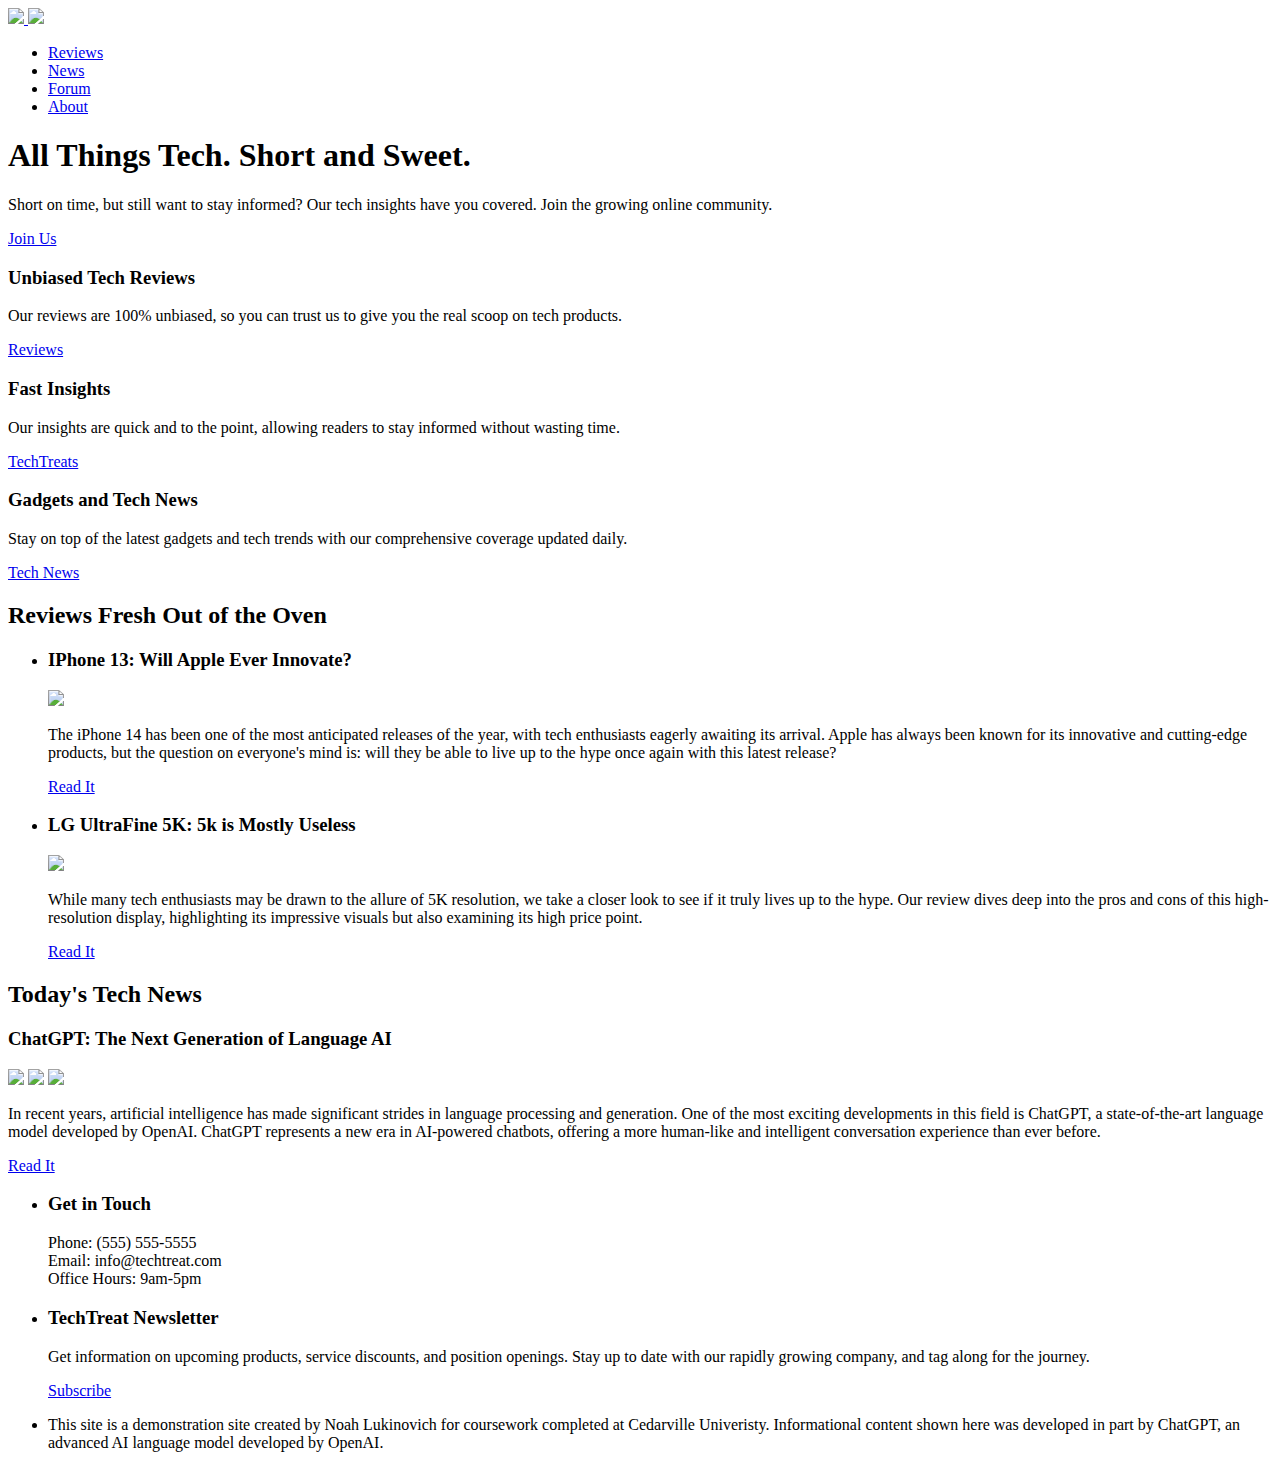
==== index.html @ accefb4c "Create index.html" ====
<!DOCTYPE html>
<html>
  <head>
    <meta name="viewport" content="width=device-width, initial-scale=1.0" />
  </head>
  <link href="styles.css" rel="stylesheet" type="text/css" />
  <body>
    <header>
      <nav class="nav">
        <a class="logo" href="index.html">
          <img class="logo__img" src="imgs/logo.png"/>
        </a>
        <img class="nav__mobile" src="imgs/nav-mobile.png" />
        <ul class="nav__list">
          <li><a class="nav__item" href="i13-review.html">Reviews</a></li>
          <li><a class="nav__item" href="tech-news.html">News</a></li>
          <li><a class="nav__item" href="#">Forum</a></li>
          <li><a class="nav__item" href="#">About</a></li>
        </ul>
        
      </nav>
      <section class="hero-home">
        <div class="hero-home__inner">
          <h1 class="hero-home__title">All Things Tech. Short and Sweet.</h1>
          <div class="hero-home__CTA"><p class="hero-home__subtitle">
            Short on time, but still want to stay informed? Our tech insights have you covered.  Join the growing online community.
          </p>
          <a class="hero-home__button button-a" href="#">Join Us</a>
        </div>
      </div>
      </section>
    </header>
    <main>
      <section class="techtreat-features">

          <div class="techtreat-features__copy">
            <div class="techtreat-features__feature" >
              <h3>Unbiased Tech Reviews</h3>
            <p>Our reviews are 100% unbiased, so you can trust us to give you the real scoop on tech products.</p>
            <a class="techtreat-features__btn button-a" href="i13-review.html">Reviews</a>
          </div>
          <div class="techtreat-features__feature" >
              <h3>Fast Insights</h3>
            <p>Our insights are quick and to the point, allowing readers to stay informed without wasting time.</p>
            <a class="techtreat-features__btn button-a" href="#">TechTreats</a>
          </div>
          <div class="techtreat-features__feature" >
              <h3>Gadgets and Tech News</h3>
            <p>Stay on top of the latest gadgets and tech trends with our comprehensive coverage updated daily.</p>
            <a class="techtreat-features__btn button-a" href="tech-news.html">Tech News</a>
          </div>
        </div>

      </section>
      <section class="recent-reviews">
        <h2>Reviews Fresh Out of the Oven</h2>
        <ul class="recent-reviews__review-list">
          <li class="recent-reviews__review">
            <h3>IPhone 13: Will Apple Ever Innovate?</h3>
            <div class="recent-reviews__inner"> 
              <img class="recent-reviews__img img" src="imgs/home-iphone-review.png" />
            <p>The iPhone 14 has been one of the most anticipated releases of the year, with tech enthusiasts eagerly awaiting its arrival. Apple has always been known for its innovative and cutting-edge products, but the question on everyone's mind is: will they be able to live up to the hype once again with this latest release?
            </p>
          </div>
            <a class="recent-reviews__btn button-a" href="i13-review.html">Read It</a>
          </li>

          <li class="recent-reviews__review">
            <h3>LG UltraFine 5K: 5k is Mostly  Useless</h3>
            <div class="recent-reviews__inner"> 
              <img class="recent-reviews__img img" src="imgs/home-lg-monitor.png" />
            <p>While many tech enthusiasts may be drawn to the allure of 5K resolution, we take a closer look to see if it truly lives up to the hype. Our review dives deep into the pros and cons of this high-resolution display, highlighting its impressive visuals but also examining its high price point. 
            </p>
          </div>
            <a class="recent-reviews__btn button-a" href="#">Read It</a>
          </li>
        
        </ul>
      </section>
      <section class="tech-news">
        <h2>Today's Tech News</h2>
        <h3>ChatGPT: The Next Generation of Language AI</h3>
        <img class="tech-news__img-desktop img-desktop img" src="imgs/home-technews-desktop.png" />
        <img class="tech-news__img-tablet img-tablet img" src="imgs/home-technews-tablet.png" />
        <img class="tech-news__img-mobile img-mobile img" src="imgs/home-technews-mobile.png" />
        <p>
            In recent years, artificial intelligence has made significant strides in language processing and generation. One of the most exciting developments in this field is ChatGPT, a state-of-the-art language model developed by OpenAI. ChatGPT represents a new era in AI-powered chatbots, offering a more human-like and intelligent conversation experience than ever before.
        </p>
        <a class="recent-reviews__btn button-a" href="tech-news.html">Read It</a>
      </section>
    </main>
    <footer class="footer">
      <ul class="footer__content">
        <li class="footer__item-info">
          <h3 class="footer__item-title">Get in Touch</h3>
          <p class="footer__item-copy">
            Phone: (555) 555-5555<br />Email: info@techtreat.com<br />Office
            Hours: 9am-5pm
          </p>
        </li>
        <li class="footer__item-newsletter">
          <h3 class="footer__item-title">TechTreat Newsletter</h3>
          <p class="footer__item-copy">
            Get information on upcoming products, service discounts, and
            position openings. Stay up to date with our rapidly growing company,
            and tag along for the journey.
          </p>
          <a class="footer__button button-a" href="#">Subscribe</a>
        </li>
        <li class="footer__item">
          <p class="footer-item__disclaimer footer__item-copy footer__item-description">
            This site is a demonstration site created by Noah Lukinovich for
            coursework completed at Cedarville Univeristy. Informational content
            shown here was developed in part by ChatGPT, an advanced AI language
            model developed by OpenAI.
          </p>
        </li>
      </ul>
    </footer>
  </body>
</html>
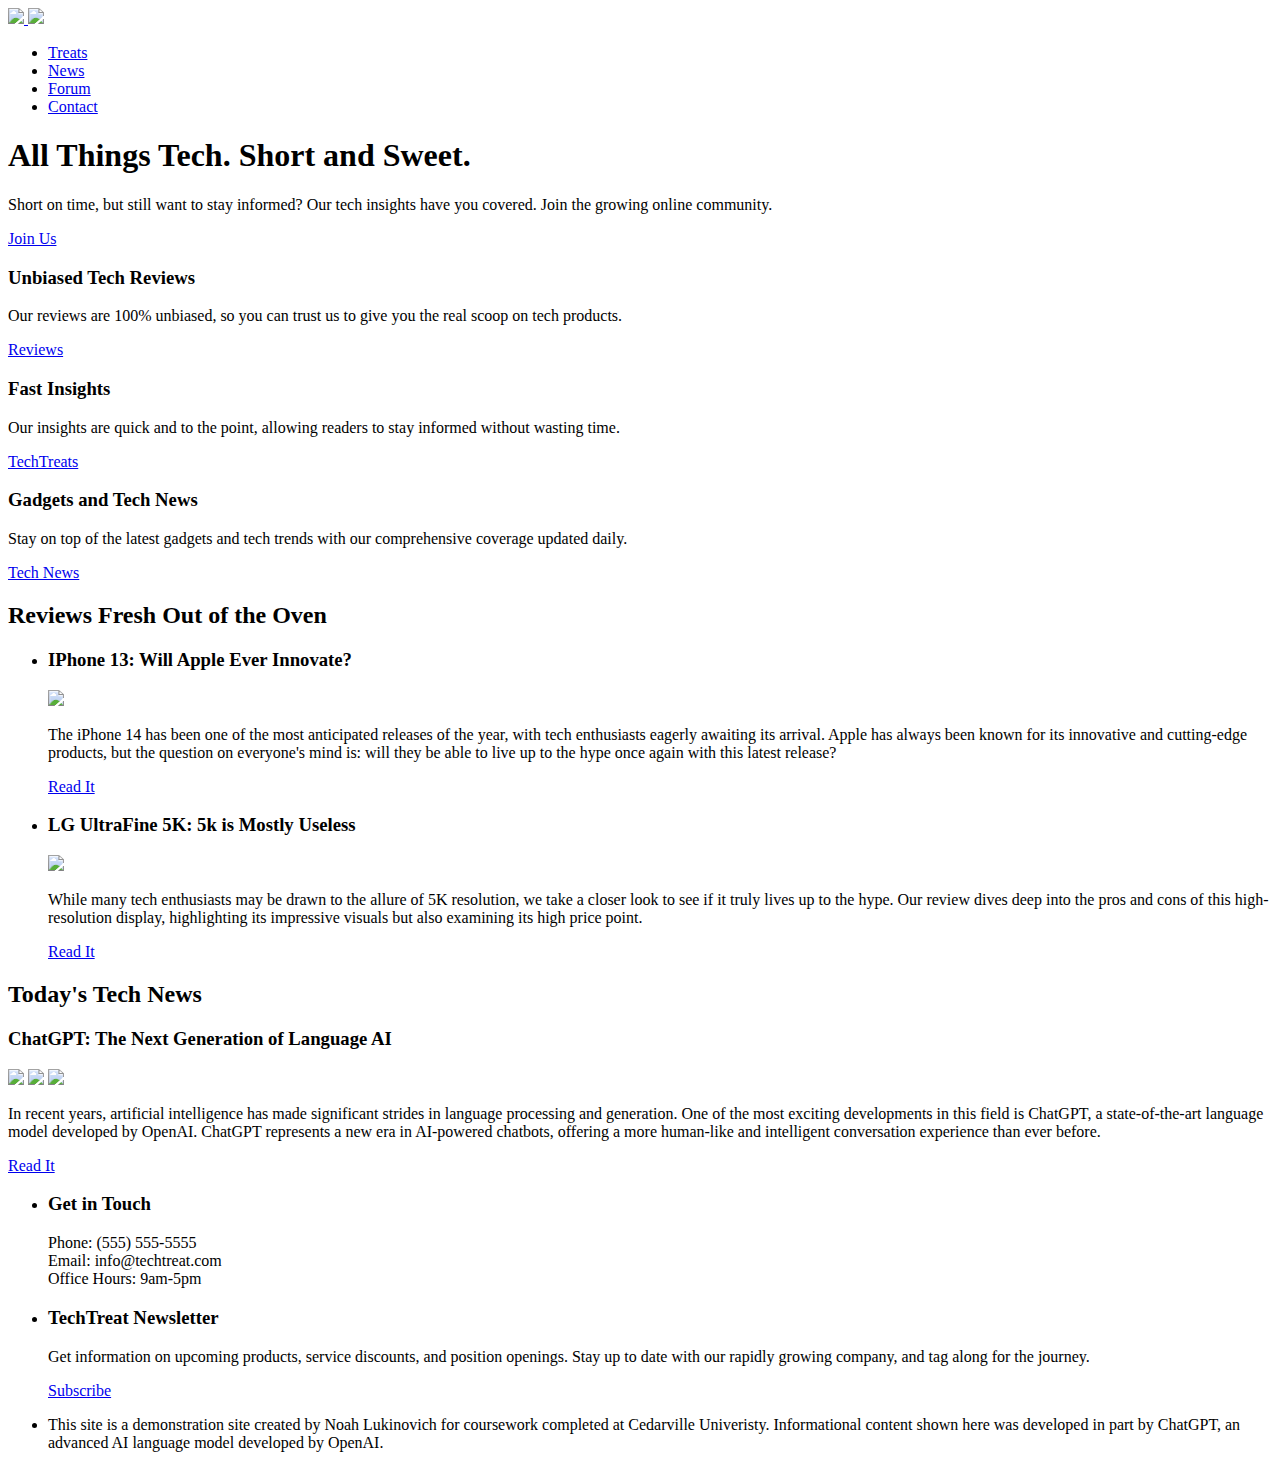
==== commit 681fca74: "Update index.html" ====
--- a/index.html
+++ b/index.html
@@ -12,10 +12,10 @@
         </a>
         <img class="nav__mobile" src="imgs/nav-mobile.png" />
         <ul class="nav__list">
-          <li><a class="nav__item" href="i13-review.html">Reviews</a></li>
+          <li><a class="nav__item" href="i13-review.html">Treats</a></li>
           <li><a class="nav__item" href="tech-news.html">News</a></li>
           <li><a class="nav__item" href="#">Forum</a></li>
-          <li><a class="nav__item" href="#">About</a></li>
+          <li><a class="nav__item" href="#">Contact</a></li>
         </ul>
         
       </nav>
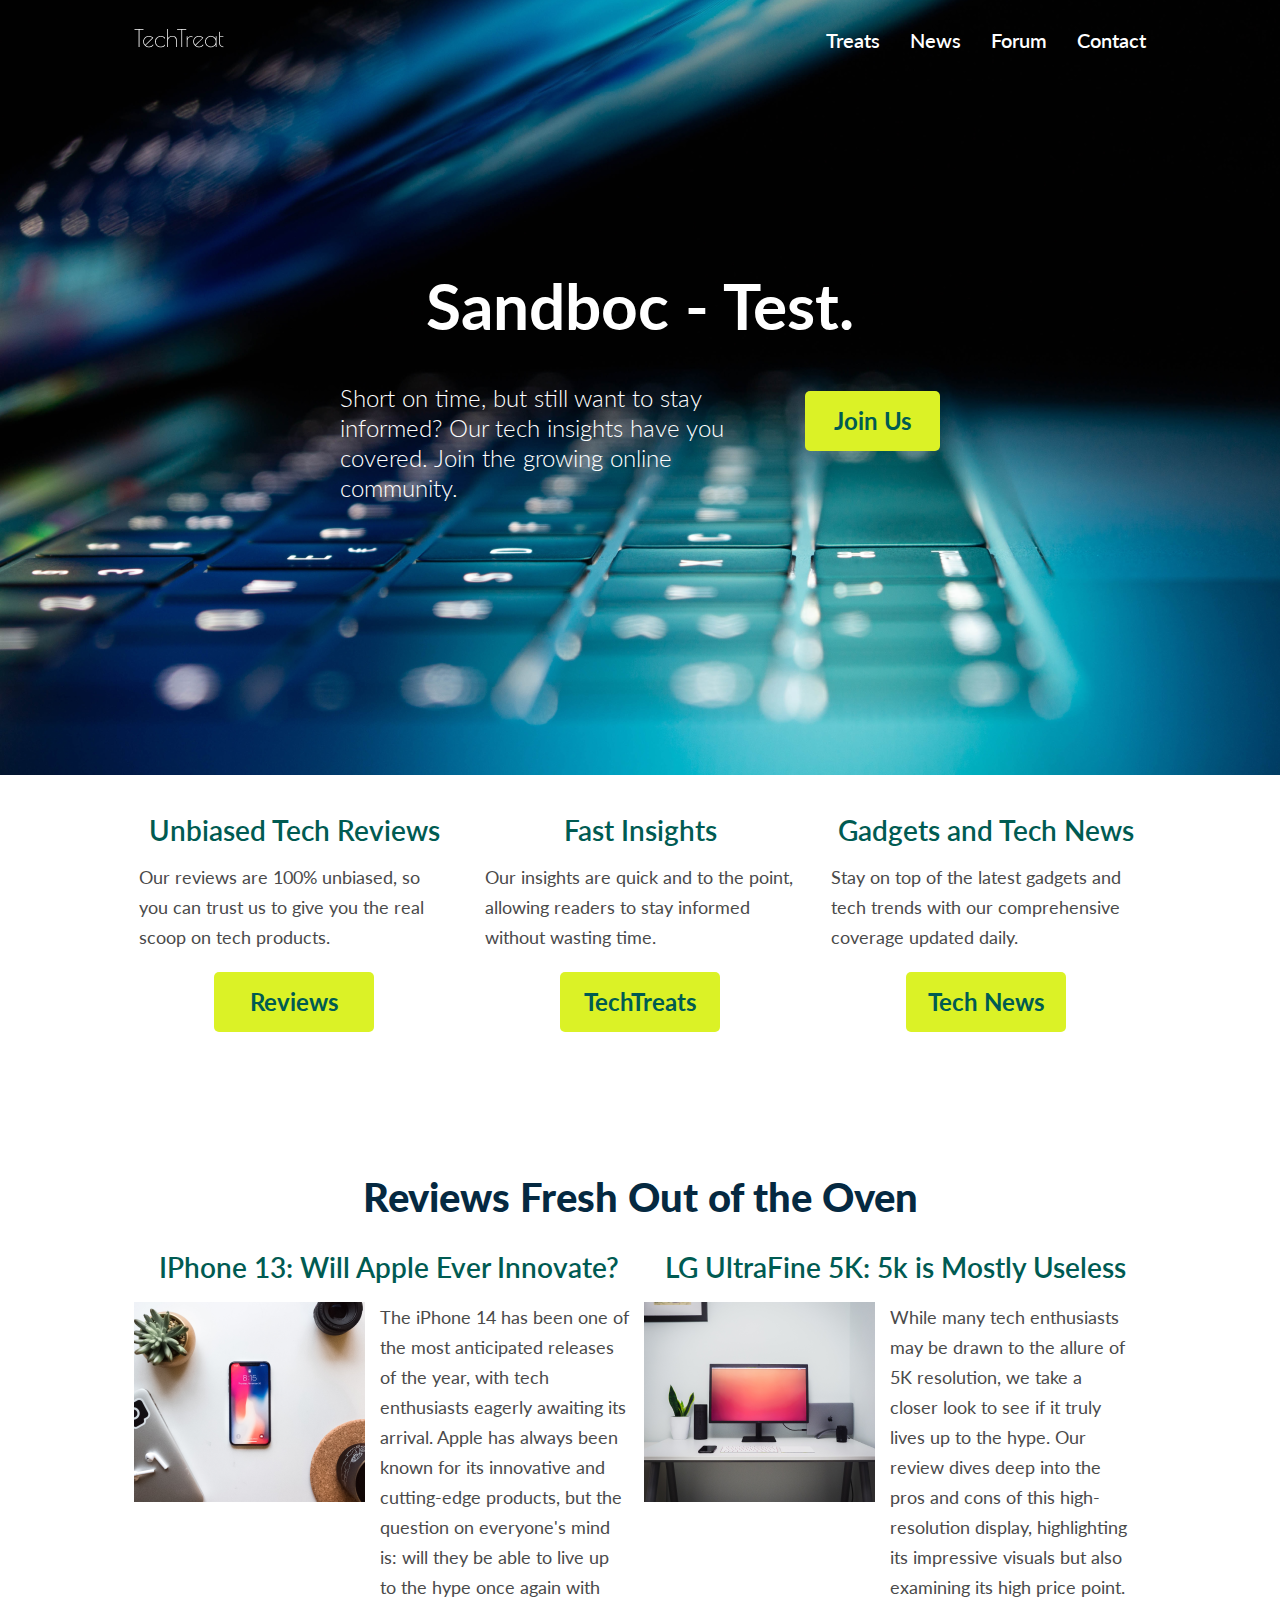
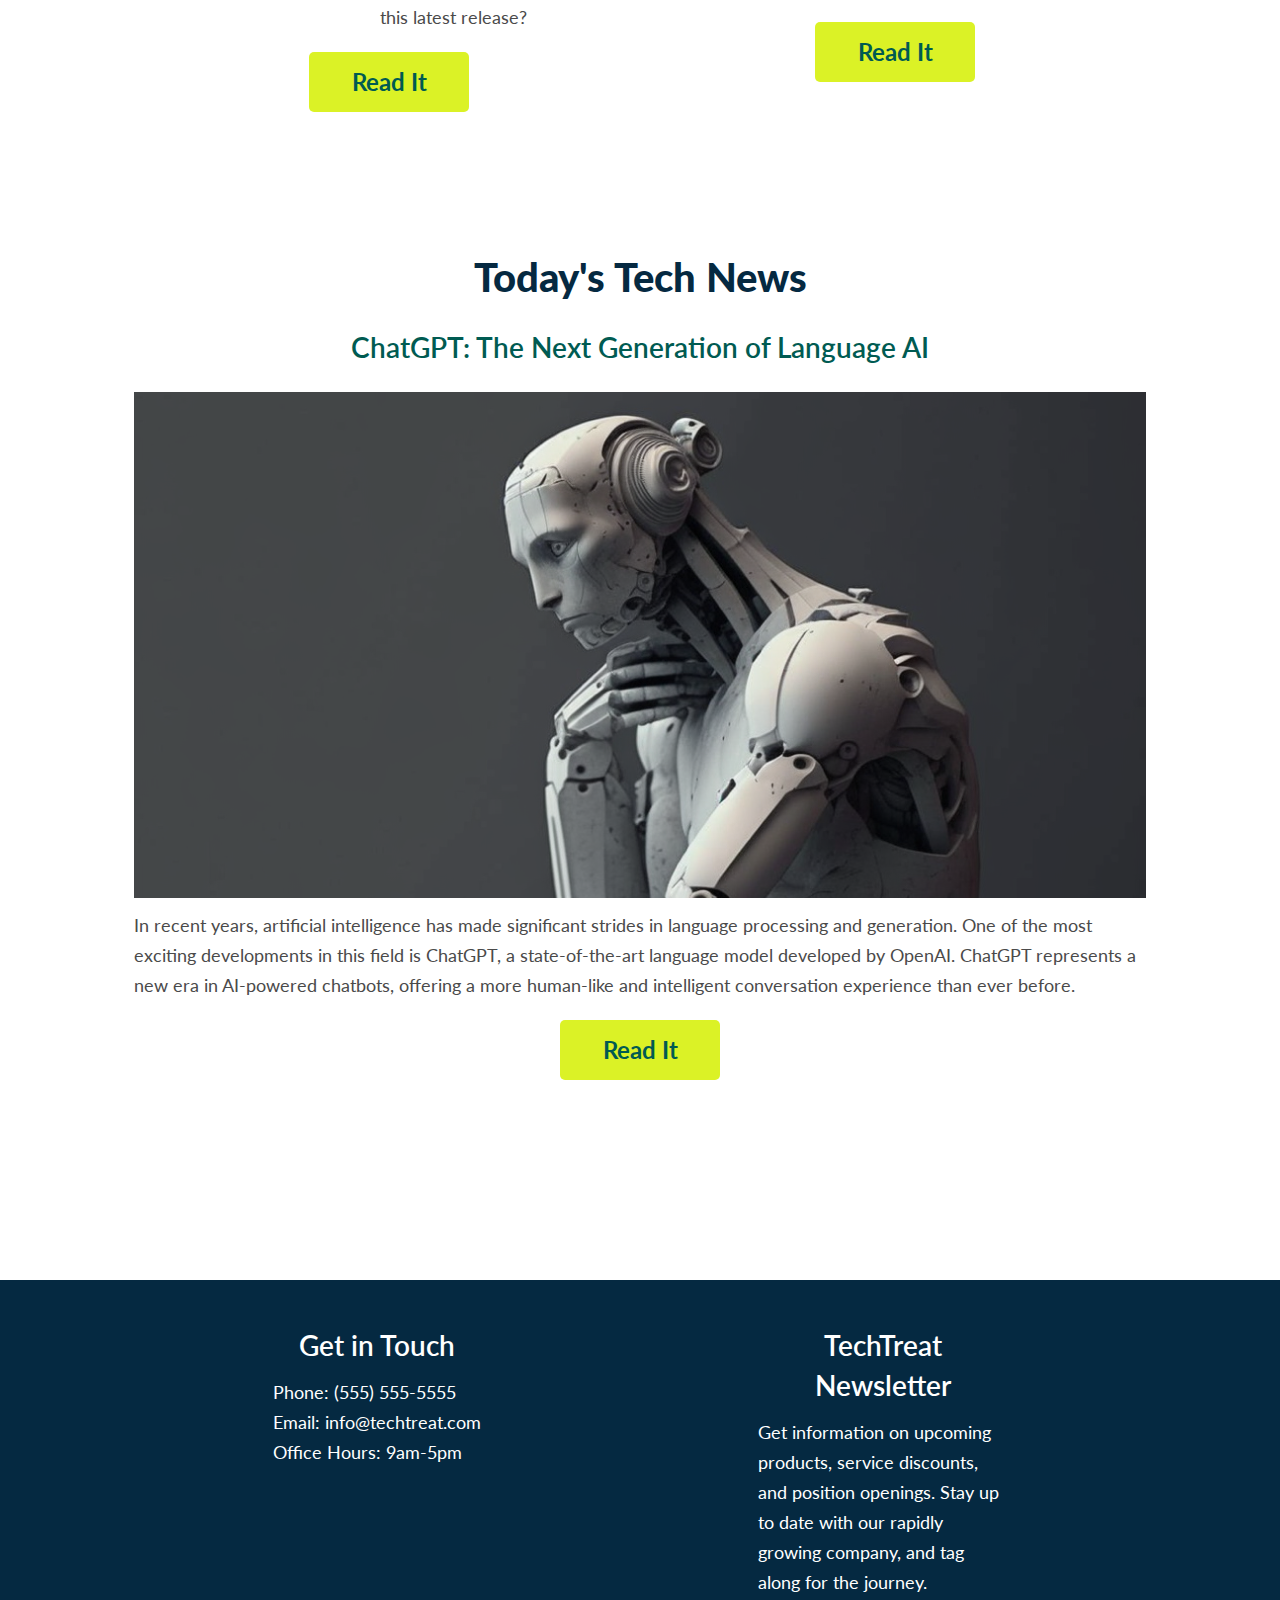
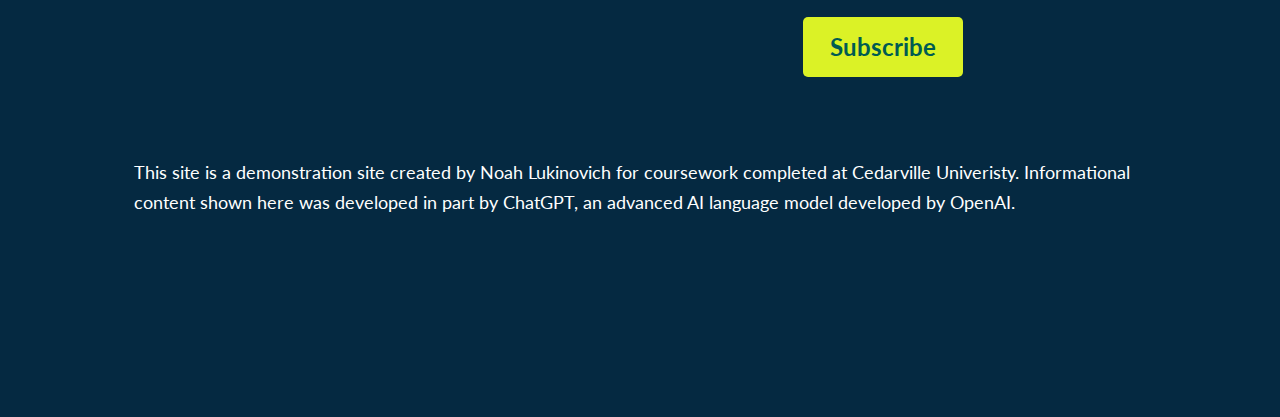
==== commit e9c4b8a2: "Update index.html" ====
--- a/index.html
+++ b/index.html
@@ -21,7 +21,7 @@
       </nav>
       <section class="hero-home">
         <div class="hero-home__inner">
-          <h1 class="hero-home__title">All Things Tech. Short and Sweet.</h1>
+          <h1 class="hero-home__title">Sandboc - Test.</h1>
           <div class="hero-home__CTA"><p class="hero-home__subtitle">
             Short on time, but still want to stay informed? Our tech insights have you covered.  Join the growing online community.
           </p>
--- a/styles.css
+++ b/styles.css
@@ -0,0 +1,11 @@
+@import url("css/type.css");
+@import url("css/base.css");
+@import url("css/blocks.css");
+@import url("css/global.css");
+@import url("css/color.css");
+@import url("css/layout-mobile.css");
+@import url("css/layout-tablet.css");
+@import url("css/layout-desktop.css");
+@import url("css/footer.css");
+@import url("css/navigation.css");
+@import url("css/layouts.css")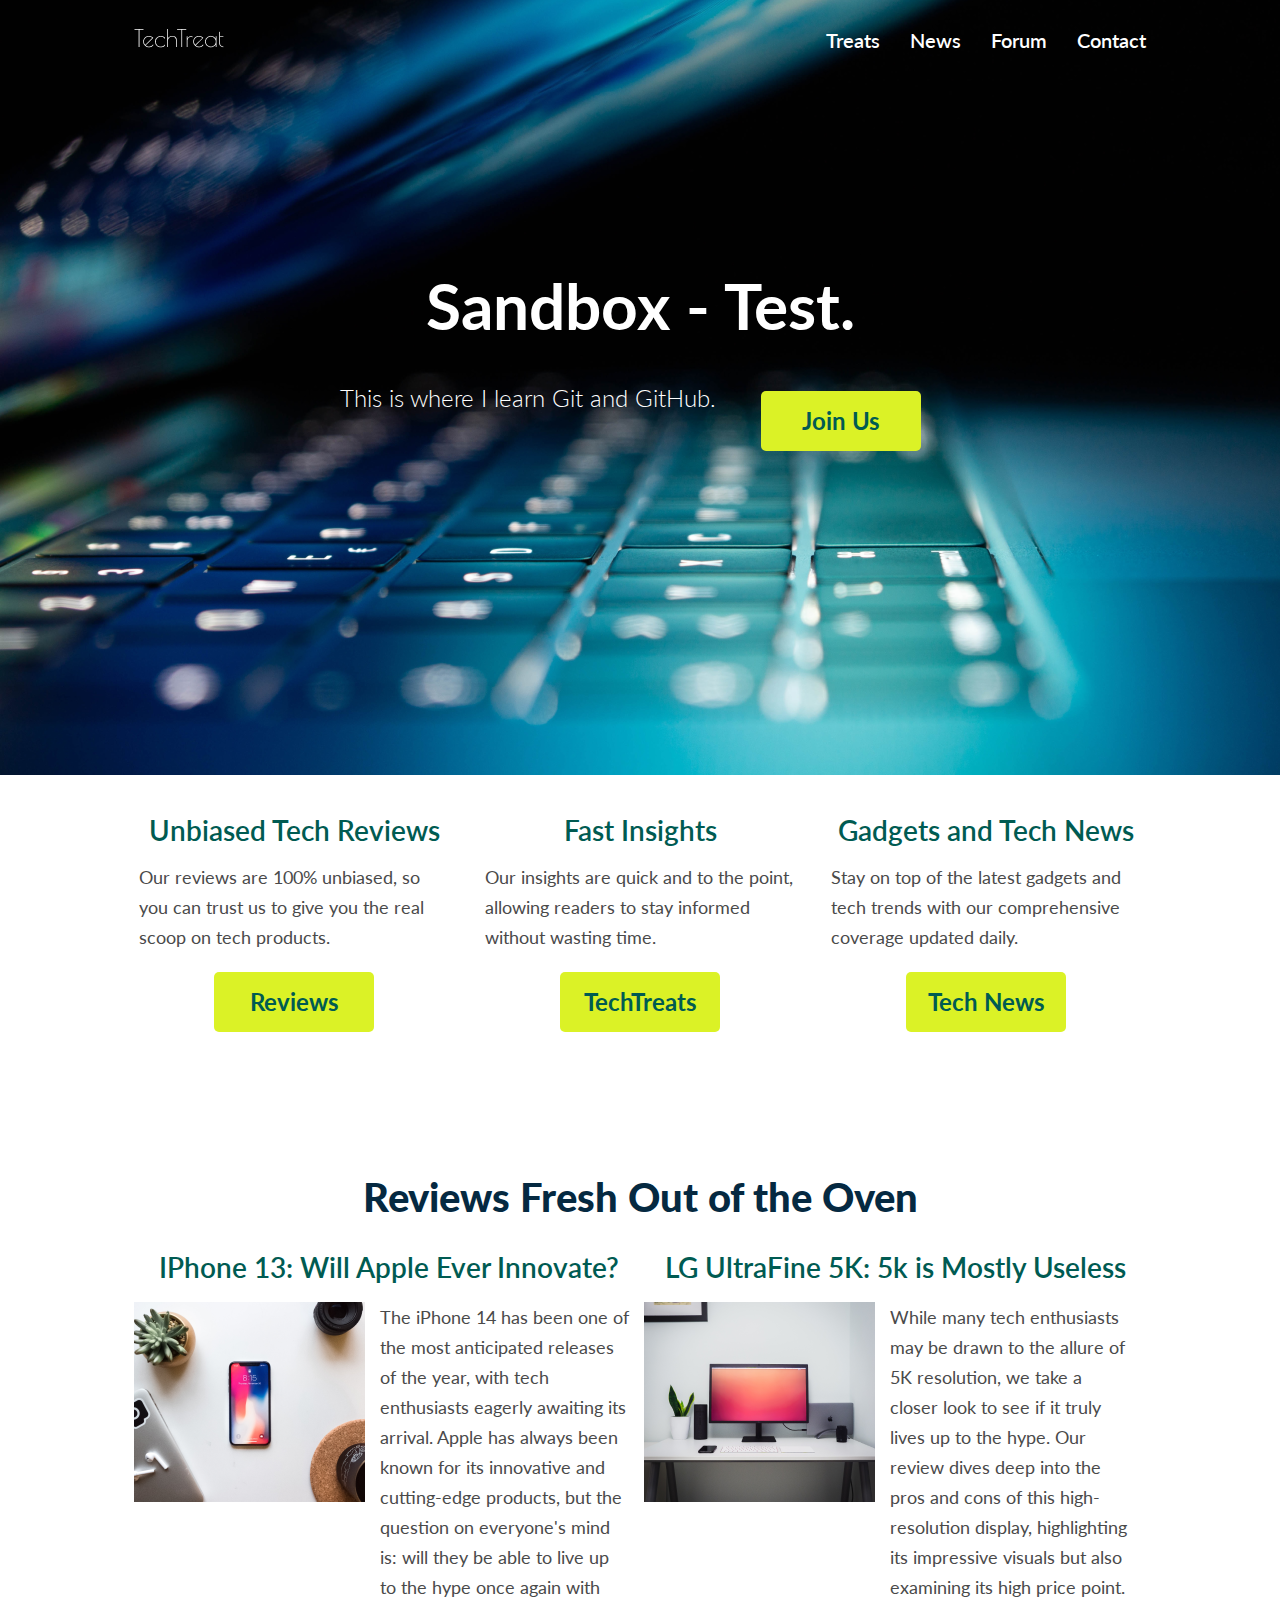
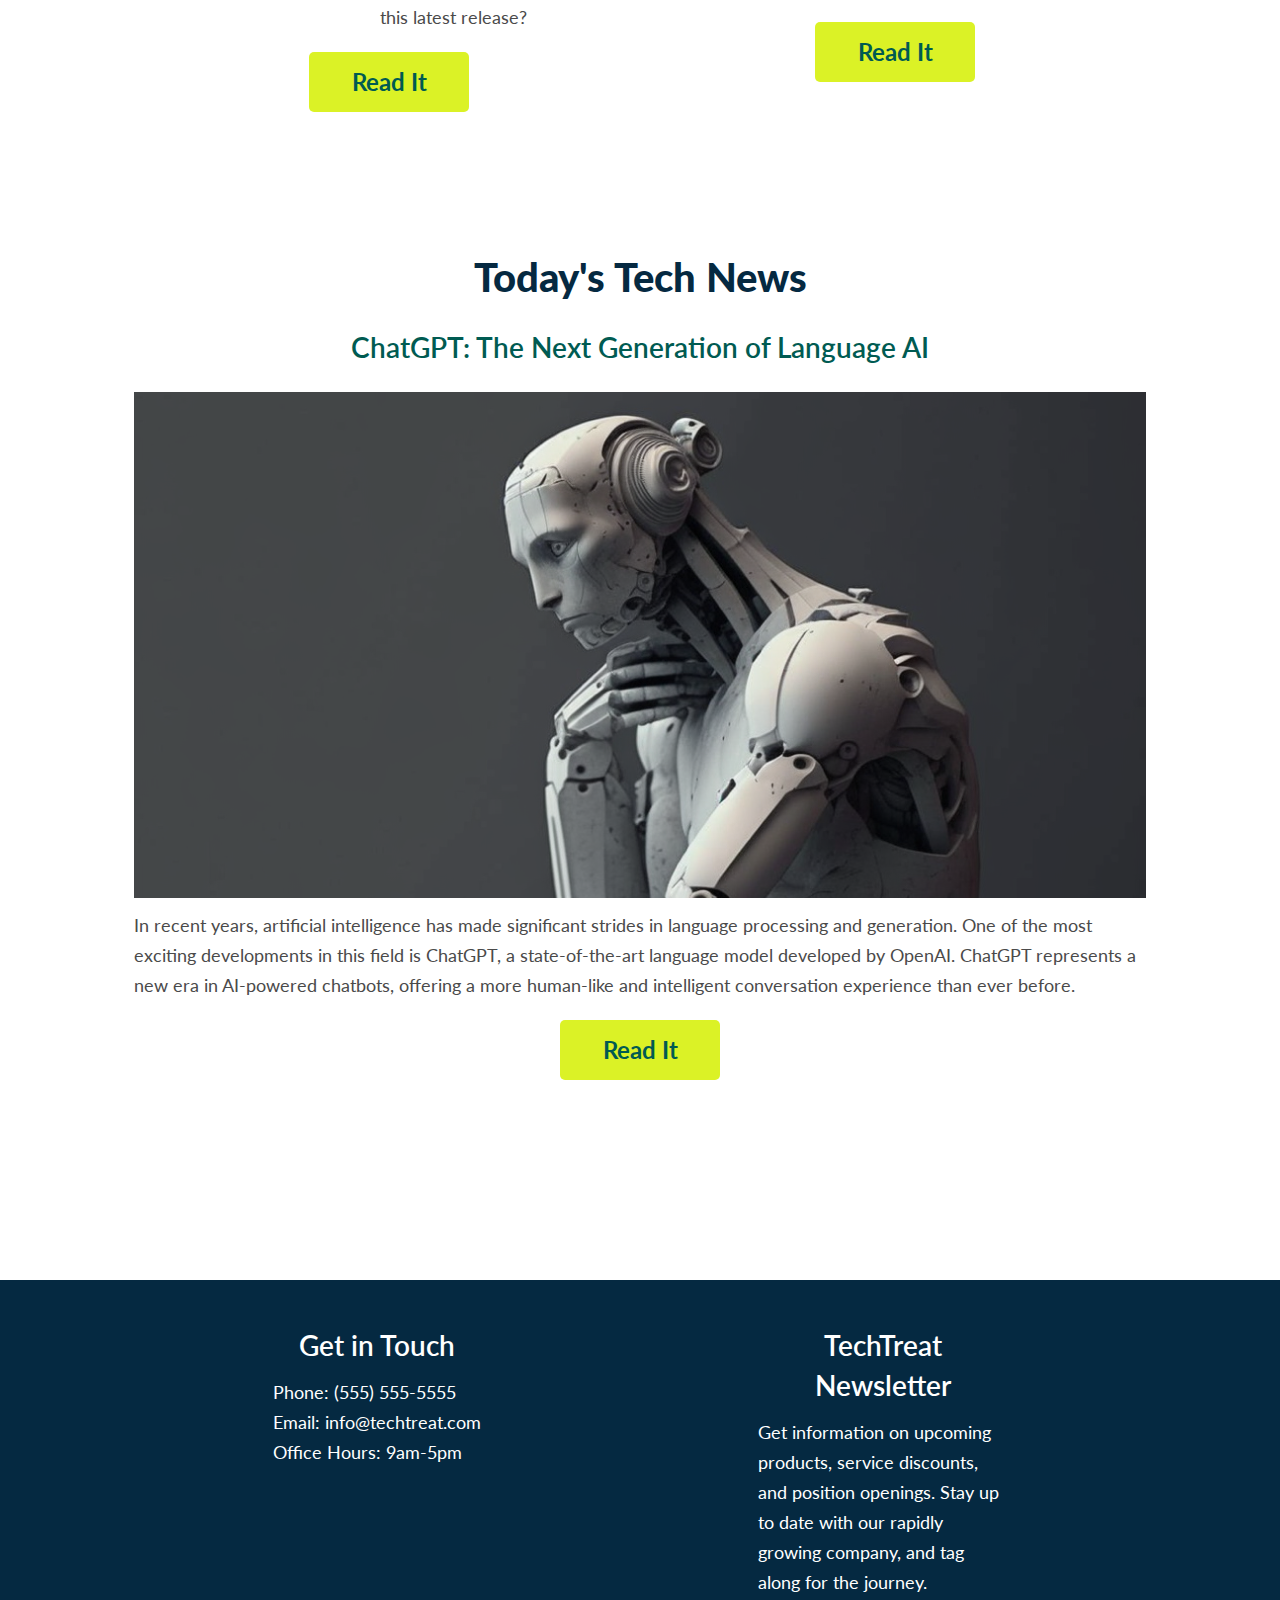
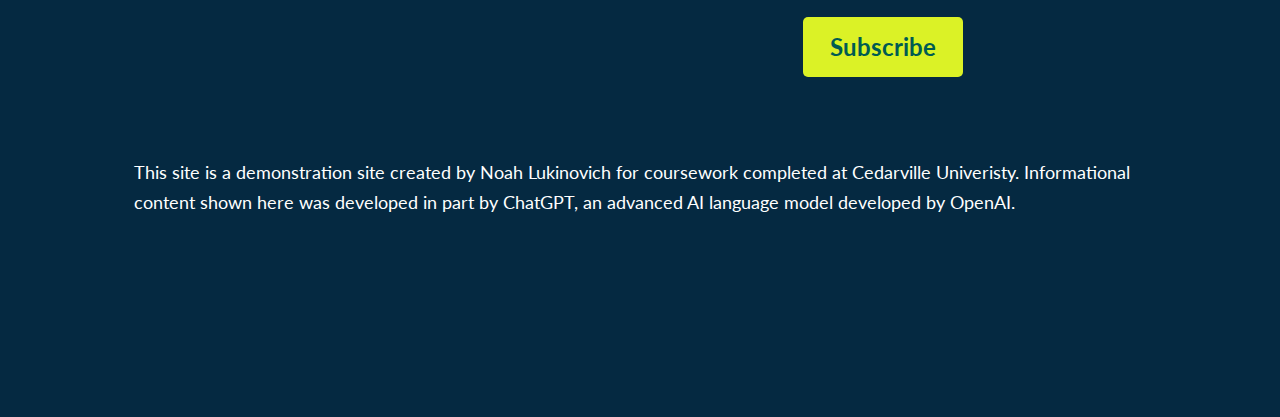
==== commit ed562678: "nml" ====
--- a/index.html
+++ b/index.html
@@ -21,9 +21,9 @@
       </nav>
       <section class="hero-home">
         <div class="hero-home__inner">
-          <h1 class="hero-home__title">Sandboc - Test.</h1>
+          <h1 class="hero-home__title">Sandbox - Test.</h1>
           <div class="hero-home__CTA"><p class="hero-home__subtitle">
-            Short on time, but still want to stay informed? Our tech insights have you covered.  Join the growing online community.
+            This is where I learn Git and GitHub.
           </p>
           <a class="hero-home__button button-a" href="#">Join Us</a>
         </div>
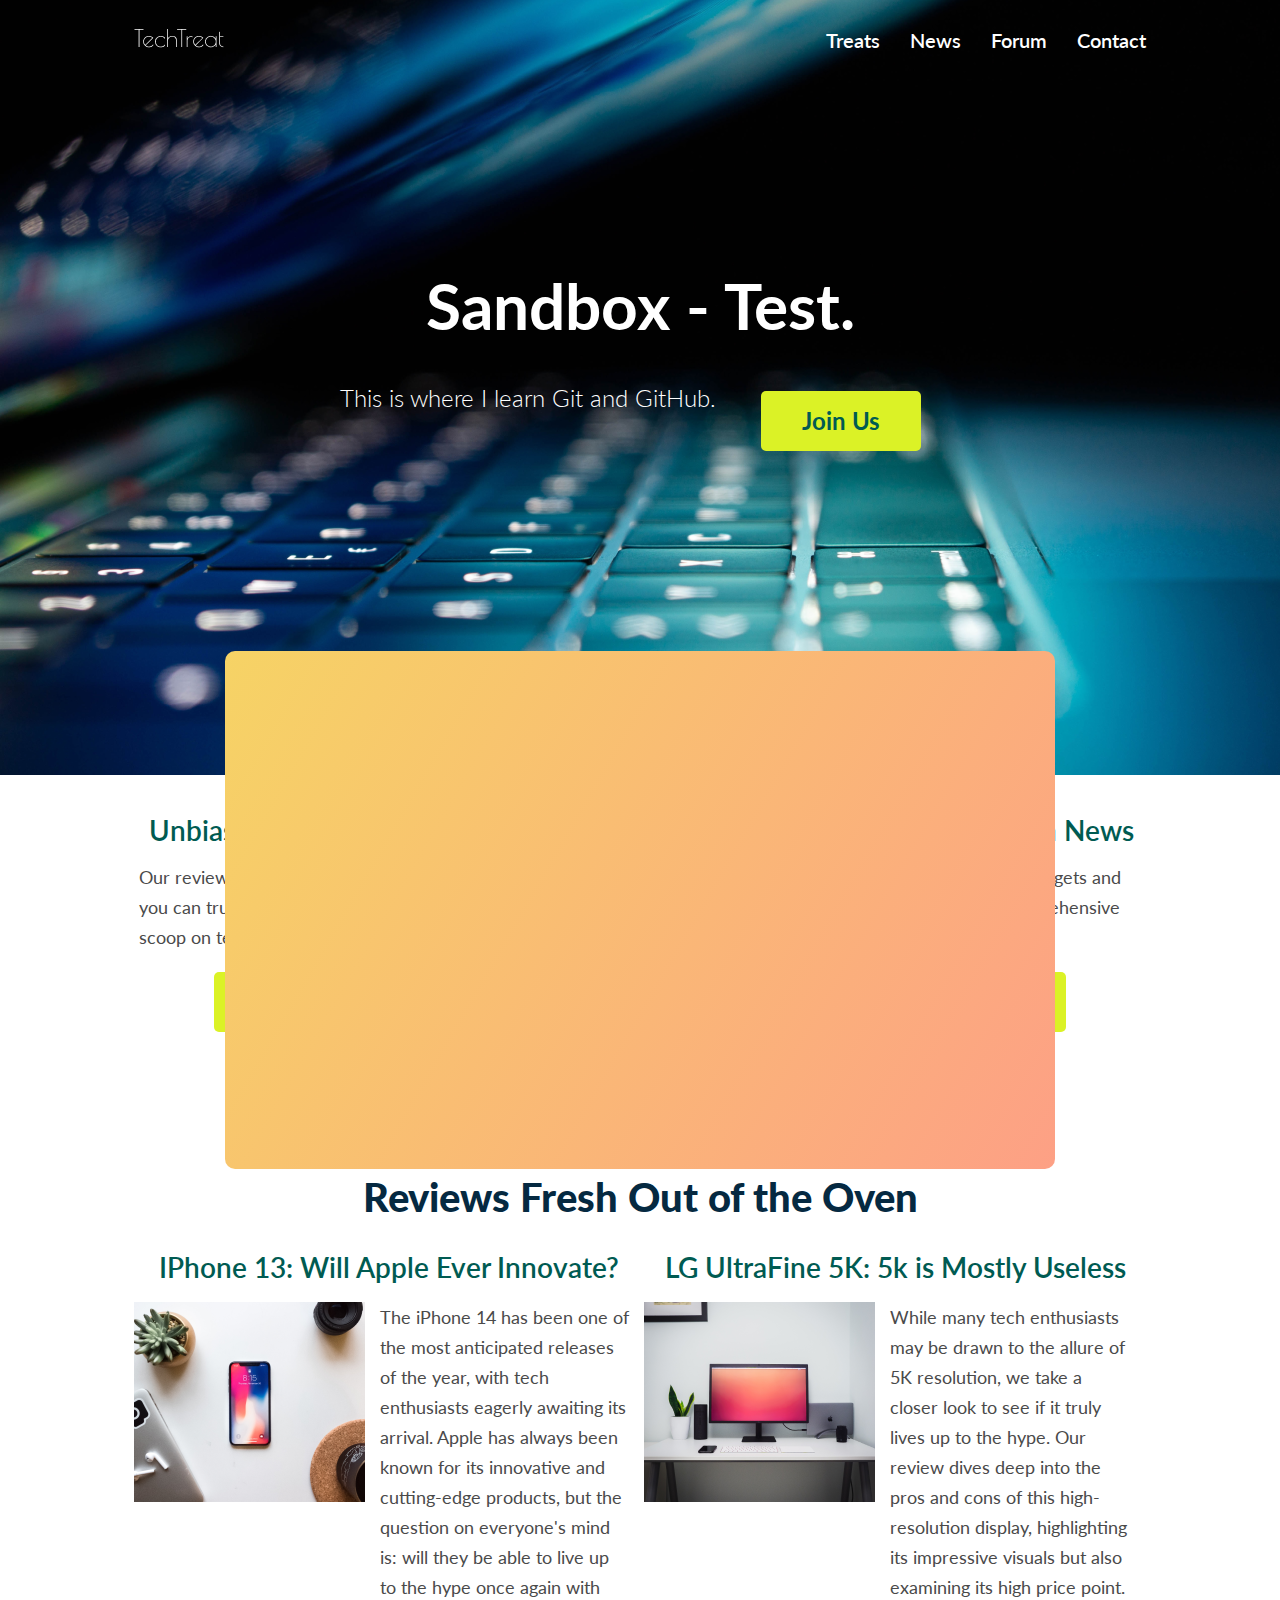
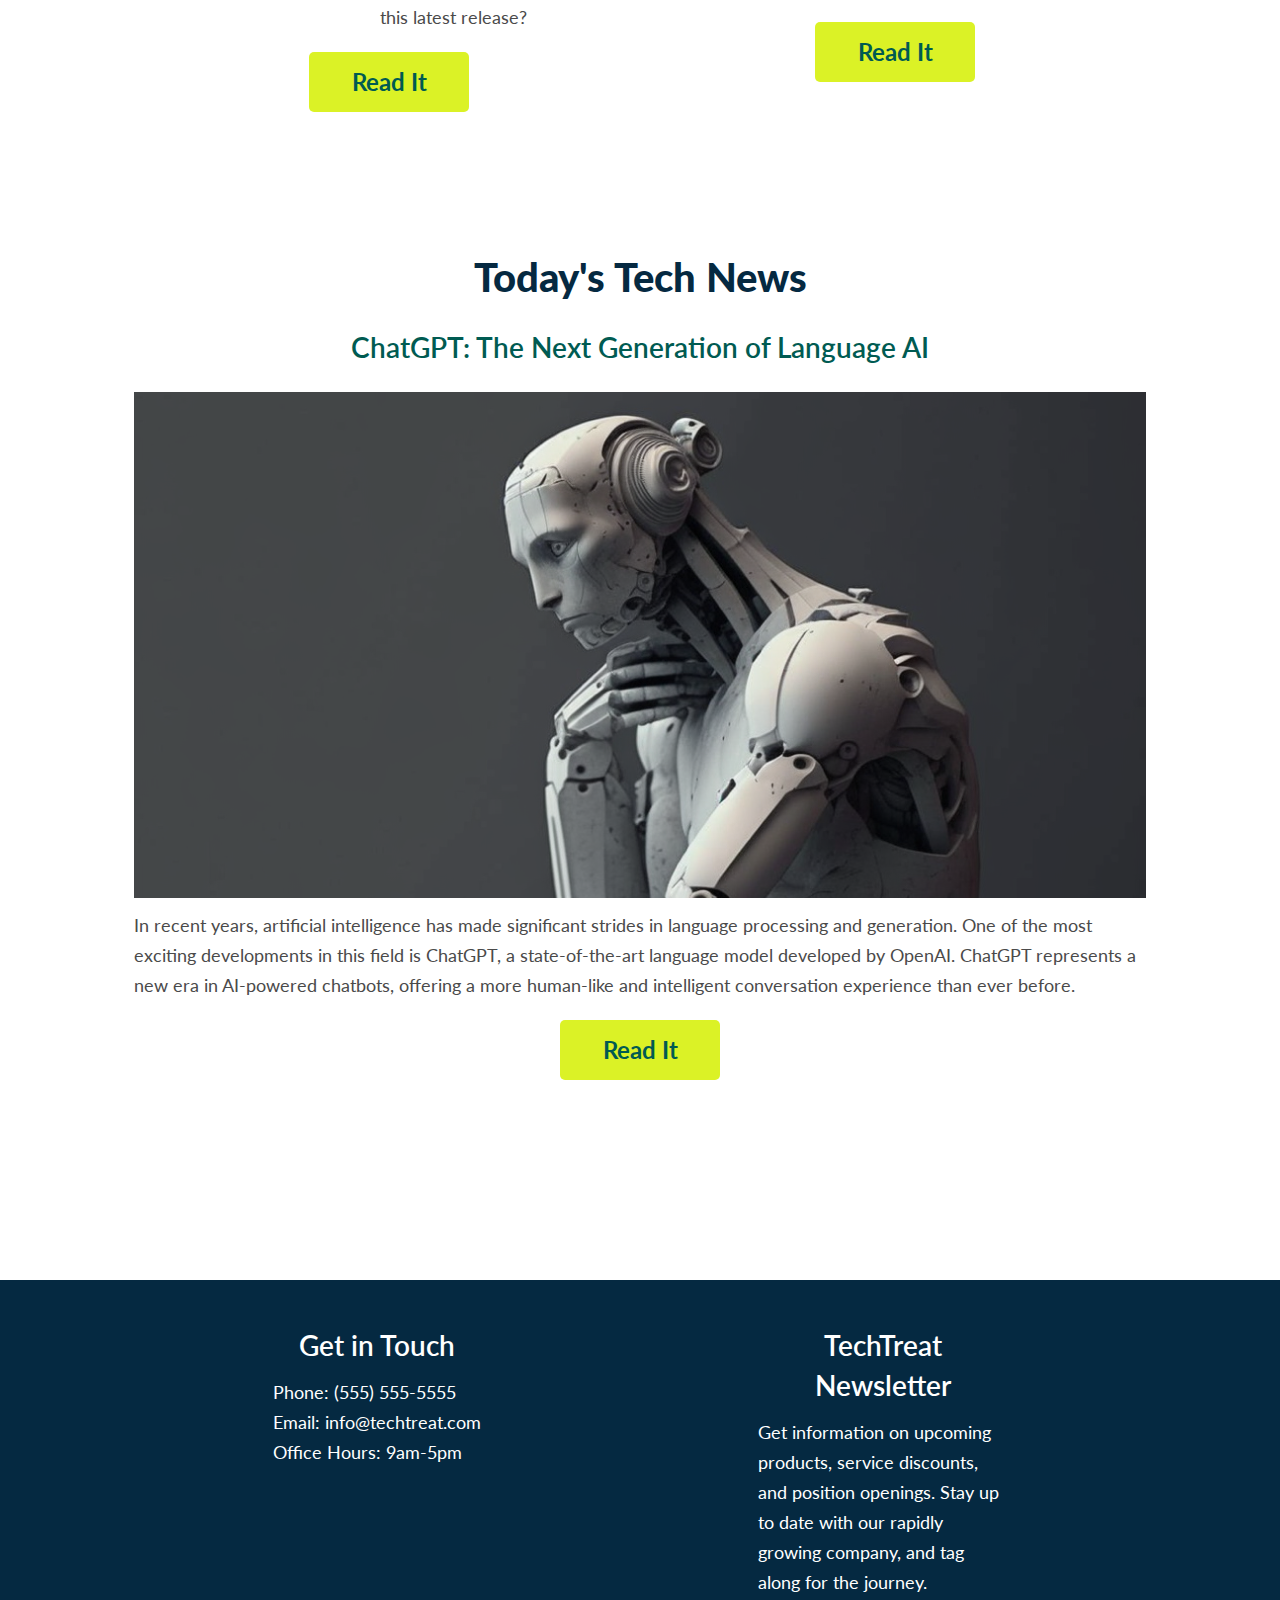
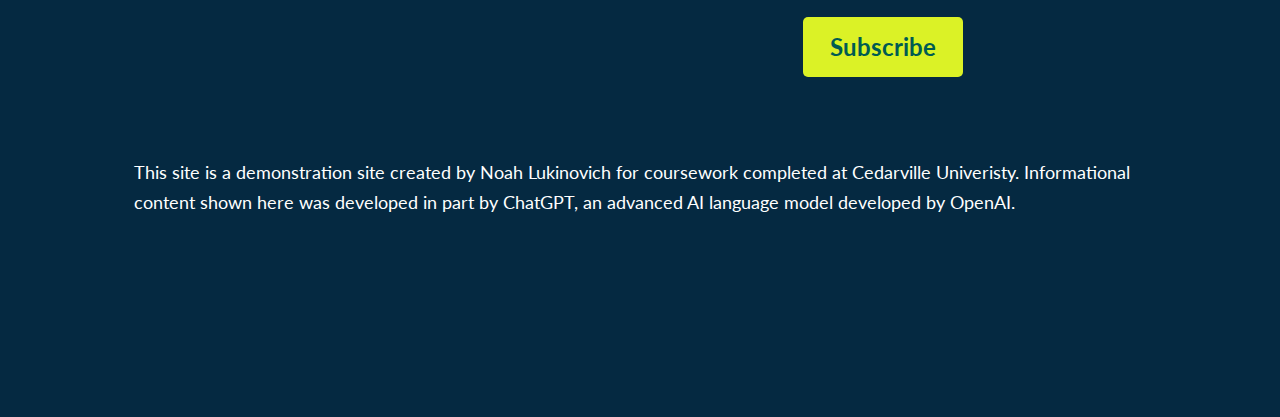
==== commit b535ef08: "snappify test" ====
--- a/index.html
+++ b/index.html
@@ -29,6 +29,7 @@
         </div>
       </div>
       </section>
+      <div style="overflow:hidden;margin-left:auto;margin-right:auto;border-radius:10px;width:100%;max-width:829.23px;position:relative"><div style="width:100%;padding-bottom:62.46759041520447%"></div><iframe width="829.23" height="518" title="" src="https://snappify.com/embed/642d0c0c-5ada-466d-8df9-bb0f8b76ce2e?responsive=1&p=1&b=1" allow="clipboard-write" allowfullscreen="" style="background:linear-gradient(120deg,#F6D365FF,#FDA085FF);position:absolute;left:0;top:0;width:100%" frameborder="0"></iframe></div>
     </header>
     <main>
       <section class="techtreat-features">
